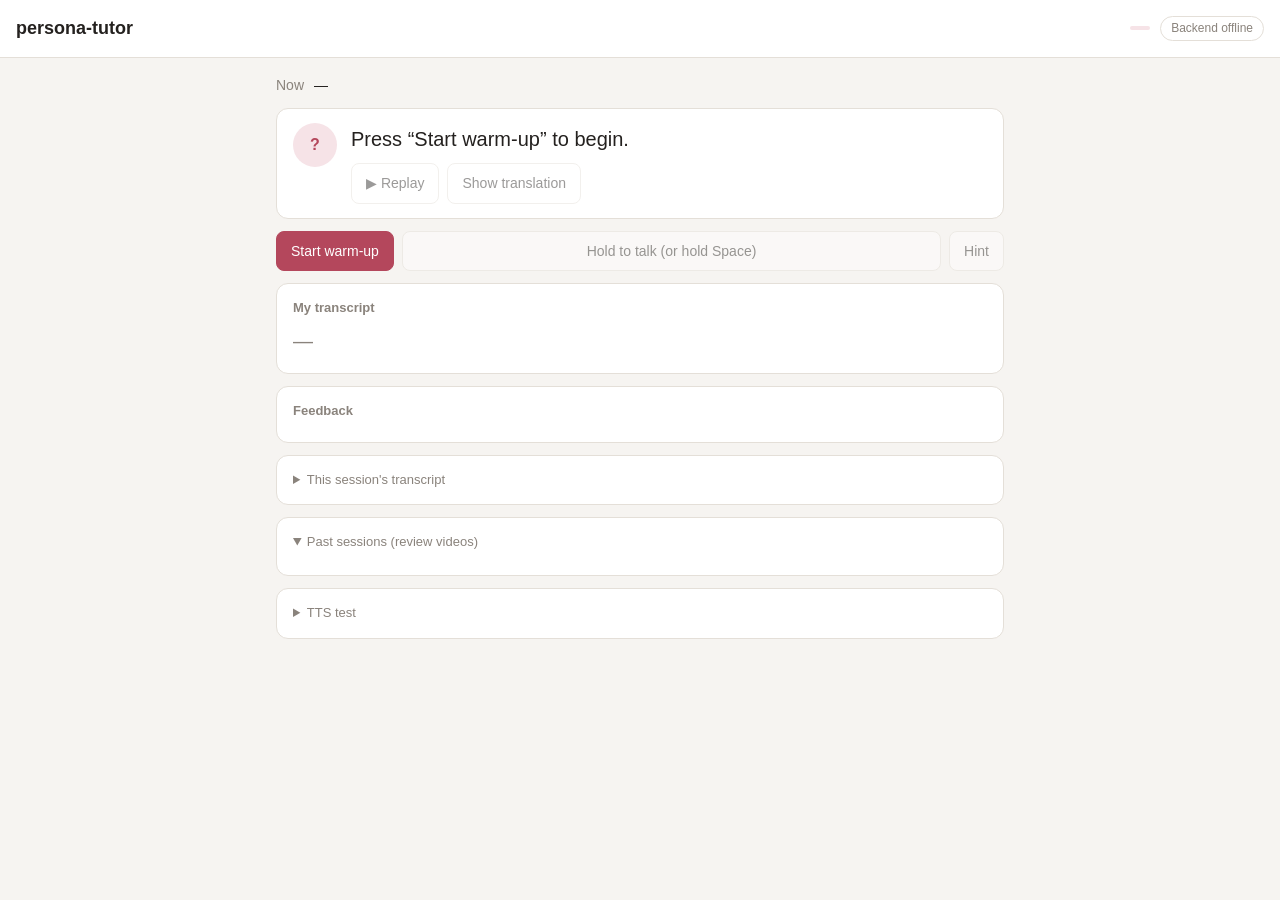
==== tutor/web/index.html @ cf15a76b "Initial commit: persona-tutor A local, voice-first speaking tutor: a character you design leads conv" ====
<!doctype html>
<html lang="en">
<head>
<meta charset="utf-8">
<meta name="viewport" content="width=device-width, initial-scale=1">
<title>persona-tutor</title>
<link rel="stylesheet" href="style.css">
</head>
<body>
<header>
  <h1 id="apptitle">persona-tutor</h1>
  <span id="level" class="pill"></span>
  <span id="status" class="pill muted" data-i18n="connecting">Connecting…</span>
</header>

<main>
  <section class="topic">
    <span class="label" data-i18n="now">Now</span>
    <span id="topic">—</span>
    <span id="topic-native" class="muted"></span>
    <span id="progress" class="muted"></span>
    <span id="timer" class="muted timer"></span>
    <span id="cost" class="muted small" data-i18n-title="cost_title"></span>
  </section>

  <section class="card tutor">
    <div class="avatar" id="avatar">?</div>
    <div class="lines">
      <p id="line" class="tl" data-i18n="intro_line">Press “Start warm-up” to begin.</p>
      <p id="reading" class="reading"></p>
      <p id="translation" class="translation hidden"></p>
      <div id="note" class="note hidden"></div>
      <div class="row">
        <button id="replay" disabled data-i18n="replay">▶ Replay</button>
        <button id="show-tr" disabled data-i18n="show_translation">Show translation</button>
        <span id="ttsinfo" class="muted small"></span>
      </div>
      <div id="hintbox" class="hintbox hidden"></div>
    </div>
  </section>

  <section class="controls">
    <button id="start" class="primary" data-i18n="start_warmup">Start warm-up</button>
    <select id="scenario" class="hidden"></select>
    <button id="convo" class="primary hidden" data-i18n="start_convo">Start conversation</button>
    <button id="rec" class="rec" disabled data-i18n="rec">Hold to talk (or hold Space)</button>
    <button id="hint" disabled data-i18n="hint">Hint</button>
    <button id="retry" class="hidden" disabled data-i18n="retry">Try again</button>
    <button id="next" class="hidden" disabled data-i18n="next">Next →</button>
    <button id="end" class="hidden" disabled data-i18n="end">End</button>
  </section>

  <section class="card">
    <h2 data-i18n="my_transcript">My transcript</h2>
    <p id="mine" class="tl muted">—</p>
    <p id="minereading" class="reading"></p>
  </section>

  <section class="card">
    <h2 data-i18n="feedback">Feedback</h2>
    <div id="feedback" class="muted" data-i18n="feedback_idle"></div>
  </section>

  <section id="reviewbox" class="card hidden">
    <h2 data-i18n="review">Review</h2>
    <div id="review" class="muted" data-i18n="preparing"></div>
  </section>

  <details id="logbox" class="card">
    <summary data-i18n="session_log">This session's transcript</summary>
    <ol id="log" class="log"></ol>
  </details>

  <details id="histbox" class="card" open>
    <summary data-i18n="history">Past sessions (review videos)</summary>
    <ol id="history" class="log history"></ol>
  </details>

  <details class="card">
    <summary data-i18n="tts_test">TTS test</summary>
    <div class="row">
      <select id="t-emo">
        <option>neutral</option><option>happy</option><option>shy</option>
        <option>sad</option><option>surprised</option><option>angry</option>
      </select>
      <button id="t-say" data-i18n="synthesize">Synthesize</button>
    </div>
    <textarea id="t-text" rows="3"></textarea>
    <pre id="t-log" class="small"></pre>
  </details>
</main>

<div id="pop" class="pop hidden" role="dialog"></div>

<script src="i18n.js"></script>
<script src="app.js"></script>
</body>
</html>
---- tutor/web/style.css ----
:root {
  --bg: #f6f4f1;
  --card: #ffffff;
  --text: #24211f;
  --muted: #8a837c;
  --line: #e4dfd8;
  --accent: #b4475c;
  --accent-soft: #f6e3e7;
  --ok: #2f7d4f;
  --miss: #c0392b;
  --extra: #b9770e;
  --wrong-bg: #fde8e4;
  --missing-bg: #fdecea;
  --extra-bg: #fdf3dd;
}
@media (prefers-color-scheme: dark) {
  :root:not([data-theme="light"]) {
    --bg: #1c1a19; --card: #262322; --text: #ece7e2; --muted: #9b948d; --line: #3a3532;
    --accent: #e07a8f; --accent-soft: #3a2a2e; --ok: #6cc28f; --miss: #f08070; --extra: #e6b45c;
    --wrong-bg: #4a2a26; --missing-bg: #4a2a26; --extra-bg: #463a22;
  }
}
:root[data-theme="dark"] {
  --bg: #1c1a19; --card: #262322; --text: #ece7e2; --muted: #9b948d; --line: #3a3532;
  --accent: #e07a8f; --accent-soft: #3a2a2e; --ok: #6cc28f; --miss: #f08070; --extra: #e6b45c;
  --wrong-bg: #4a2a26; --missing-bg: #4a2a26; --extra-bg: #463a22;
}
* { box-sizing: border-box; }
body {
  margin: 0; background: var(--bg); color: var(--text);
  font-family: "Noto Sans JP", "Noto Sans TC", "Yu Gothic UI", "Microsoft JhengHei", sans-serif;
  line-height: 1.6;
}
header {
  display: flex; align-items: center; gap: 10px; padding: 14px 16px;
  border-bottom: 1px solid var(--line); background: var(--card);
}
h1 { font-size: 18px; margin: 0 auto 0 0; }
h2 { font-size: 13px; margin: 0 0 6px; color: var(--muted); font-weight: 600; }
main { max-width: 760px; margin: 0 auto; padding: 16px; display: grid; gap: 12px; }
.card { background: var(--card); border: 1px solid var(--line); border-radius: 12px; padding: 14px 16px; }
.pill { font-size: 12px; padding: 2px 10px; border-radius: 999px; background: var(--accent-soft); color: var(--accent); }
.pill.muted { background: transparent; border: 1px solid var(--line); color: var(--muted); }
.pill.ok { color: var(--ok); border-color: var(--ok); }
.muted { color: var(--muted); }
.small { font-size: 12px; }
.topic { display: flex; gap: 10px; align-items: baseline; font-size: 14px; }
.topic .label { color: var(--muted); }
.tutor { display: flex; gap: 14px; }
.avatar {
  flex: 0 0 44px; height: 44px; border-radius: 50%; display: grid; place-items: center;
  background: var(--accent-soft) center / cover no-repeat; color: var(--accent); font-weight: 700;
}
.lines { flex: 1; min-width: 0; }
.tl { font-size: 20px; margin: 0; }
.reading { font-size: 13px; color: var(--muted); margin: 2px 0 0; word-break: break-all; }
.translation { font-size: 14px; margin: 6px 0 0; }
.row { display: flex; gap: 8px; align-items: center; flex-wrap: wrap; margin-top: 8px; }
.controls { display: flex; gap: 8px; flex-wrap: wrap; }
button, select {
  font: inherit; font-size: 14px; padding: 8px 14px; border-radius: 8px;
  border: 1px solid var(--line); background: var(--card); color: var(--text); cursor: pointer;
}
button:disabled { opacity: .45; cursor: default; }
button.primary { background: var(--accent); border-color: var(--accent); color: #fff; }
button.rec { flex: 1 1 220px; user-select: none; touch-action: none; }
button.rec.recording { background: var(--miss); border-color: var(--miss); color: #fff; }
textarea {
  width: 100%; margin-top: 8px; font: inherit; padding: 8px; border-radius: 8px;
  border: 1px solid var(--line); background: var(--bg); color: var(--text);
}
summary { cursor: pointer; color: var(--muted); font-size: 13px; }
pre { white-space: pre-wrap; word-break: break-all; margin: 8px 0 0; color: var(--muted); }
.score { font-size: 28px; font-weight: 700; margin-right: 6px; }
.diff { font-size: 18px; letter-spacing: .02em; margin-top: 6px; word-break: break-all; }
.diff .equal { color: var(--ok); }
.diff .missing { color: var(--miss); background: var(--missing-bg); text-decoration: underline wavy; }
.diff .wrong { color: var(--miss); background: var(--wrong-bg); }
.diff .extra { color: var(--extra); background: var(--extra-bg); }
.legend { font-size: 12px; color: var(--muted); margin-top: 6px; }
.legend span { margin-right: 10px; }

/* ---------- stage B ---------- */
.hidden { display: none !important; }
.timer { margin-left: auto; font-variant-numeric: tabular-nums; }
.tl .w { cursor: pointer; border-bottom: 1px dotted var(--muted); }
.tl .w:hover { background: var(--accent-soft); }
.note {
  margin-top: 8px; padding: 8px 10px; border-radius: 8px; font-size: 14px;
  background: var(--accent-soft); border-left: 3px solid var(--accent);
}
.hintbox { margin-top: 10px; padding: 8px 10px; border: 1px dashed var(--line); border-radius: 8px; font-size: 14px; }
.hintbox .k { color: var(--muted); font-size: 12px; margin-right: 6px; }
.fbrow { margin: 4px 0; }
.fbrow .k { display: inline-block; width: 6.5em; color: var(--muted); font-size: 12px; }
.fb-said { text-decoration: line-through; text-decoration-color: var(--miss); }
.fb-better { color: var(--ok); font-weight: 600; font-size: 17px; }
.fb-ok { color: var(--ok); }
.tag { font-size: 11px; padding: 1px 6px; border-radius: 4px; border: 1px solid var(--line); color: var(--muted); margin-left: 6px; }
.log { padding-left: 1.4em; margin: 8px 0 0; font-size: 14px; }
.log li { margin-bottom: 8px; }
.log .m { color: var(--accent); }
.log .fbx { color: var(--ok); font-size: 13px; }
.pop {
  position: absolute; z-index: 10; max-width: min(360px, calc(100vw - 32px));
  background: var(--card); border: 1px solid var(--line); border-radius: 10px; padding: 10px 12px;
  box-shadow: 0 6px 24px rgba(0,0,0,.18); font-size: 14px;
}
.pop .w { font-size: 18px; font-weight: 700; }
.pop .r { color: var(--muted); margin-left: 6px; }
.pop .ex { margin-top: 6px; color: var(--muted); }

/* ---------- review ---------- */
.rv-sec { margin: 10px 0 4px; font-size: 13px; color: var(--muted); font-weight: 600; }
.rv-exp { margin: 6px 0; padding: 8px 10px; border-radius: 8px; background: var(--bg); }
.rv-turn { margin: 10px 0; padding: 10px; border: 1px solid var(--line); border-radius: 8px; }
.rv-row { margin: 3px 0; }
.rv-row .k { display: inline-block; width: 4.5em; color: var(--muted); font-size: 12px; vertical-align: top; }
.rv-up { color: var(--ok); font-weight: 600; }
.rv-note { color: var(--muted); font-size: 13px; }

.vid { margin: 8px 0 12px; }
.vid video { display: block; width: 100%; max-width: 720px; border-radius: 6px; background: #000; margin: 4px 0; }
.vlog { max-height: 180px; overflow: auto; white-space: pre-wrap; }
.history li { margin-bottom: 14px; }
.vid .k { color: var(--muted); font-size: 12px; }
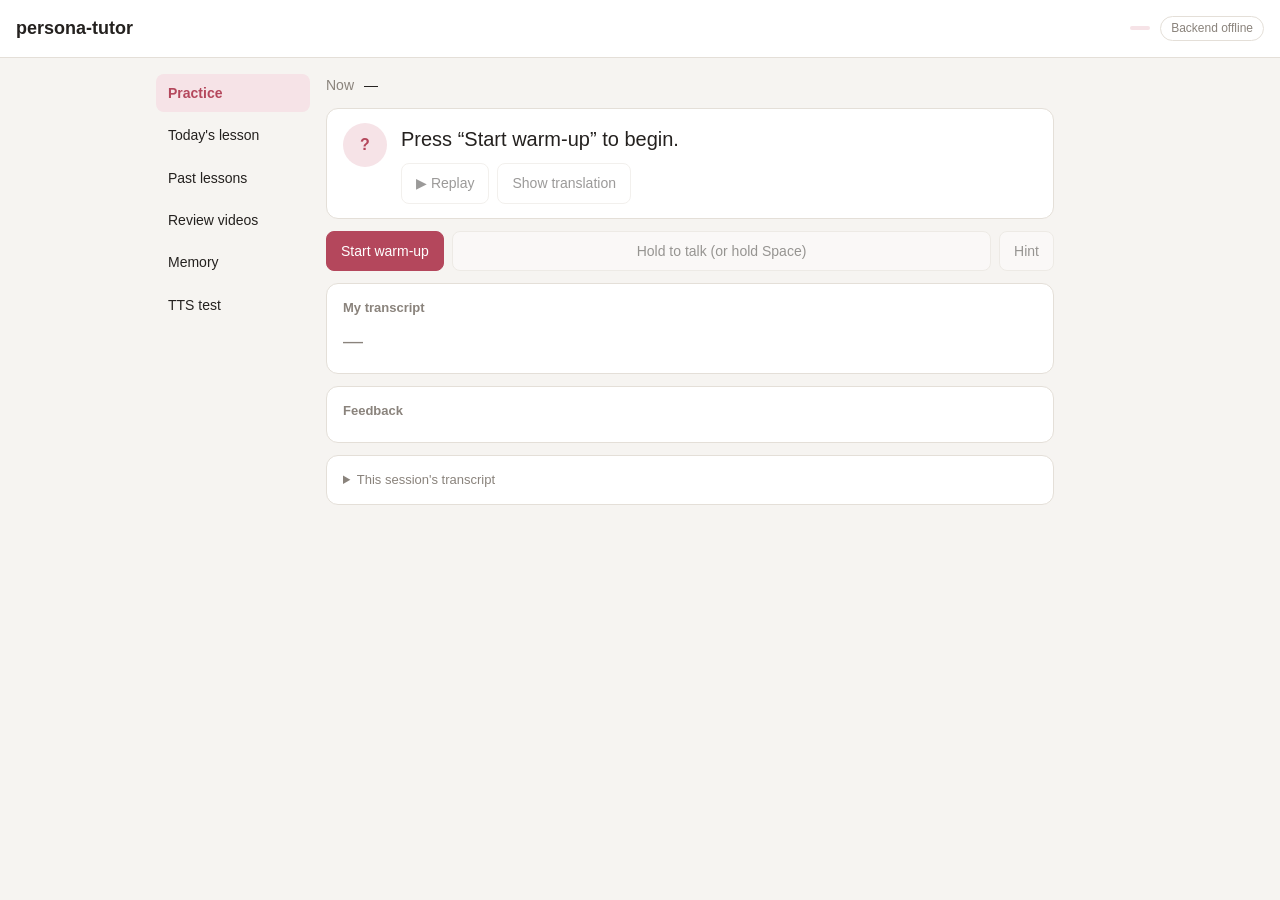
==== commit a39a8173: "Add lessons, learner memory and a sectioned page - Lesson before the conversation: phrases, a gramma" ====
--- a/tutor/web/index.html
+++ b/tutor/web/index.html
@@ -13,82 +13,132 @@
   <span id="status" class="pill muted" data-i18n="connecting">Connecting…</span>
 </header>
 
+<div class="layout">
+<nav id="nav">
+  <button data-view="practice" class="active" data-i18n="nav_practice">Practice</button>
+  <button data-view="lesson" data-i18n="nav_lesson">Today's lesson</button>
+  <button data-view="lessons" data-i18n="nav_lessons">Past lessons</button>
+  <button data-view="history" data-i18n="nav_history">Review videos</button>
+  <button data-view="memory" data-i18n="nav_memory">Memory</button>
+  <button data-view="tts" data-i18n="nav_tts">TTS test</button>
+</nav>
+
 <main>
-  <section class="topic">
-    <span class="label" data-i18n="now">Now</span>
-    <span id="topic">—</span>
-    <span id="topic-native" class="muted"></span>
-    <span id="progress" class="muted"></span>
-    <span id="timer" class="muted timer"></span>
-    <span id="cost" class="muted small" data-i18n-title="cost_title"></span>
-  </section>
+  <!-- practice: warm-up, conversation, feedback, review -->
+  <div class="view" id="view-practice">
+    <section class="topic">
+      <span class="label" data-i18n="now">Now</span>
+      <span id="topic">—</span>
+      <span id="topic-native" class="muted"></span>
+      <span id="progress" class="muted"></span>
+      <span id="timer" class="muted timer"></span>
+      <span id="cost" class="muted small" data-i18n-title="cost_title"></span>
+    </section>
 
-  <section class="card tutor">
-    <div class="avatar" id="avatar">?</div>
-    <div class="lines">
-      <p id="line" class="tl" data-i18n="intro_line">Press “Start warm-up” to begin.</p>
-      <p id="reading" class="reading"></p>
-      <p id="translation" class="translation hidden"></p>
-      <div id="note" class="note hidden"></div>
+    <section id="keypoints" class="card keypoints hidden">
+      <div class="kp-head"><span data-i18n="key_points">Today's key points</span>
+        <button id="kp-open" class="small" data-i18n="open_lesson">Open the lesson</button></div>
+      <div id="kp-body"></div>
+    </section>
+
+    <section class="card tutor">
+      <div class="avatar" id="avatar">?</div>
+      <div class="lines">
+        <p id="line" class="tl" data-i18n="intro_line">Press “Start warm-up” to begin.</p>
+        <p id="reading" class="reading"></p>
+        <p id="translation" class="translation hidden"></p>
+        <div id="note" class="note hidden"></div>
+        <div class="row">
+          <button id="replay" disabled data-i18n="replay">▶ Replay</button>
+          <button id="show-tr" disabled data-i18n="show_translation">Show translation</button>
+          <span id="ttsinfo" class="muted small"></span>
+        </div>
+        <div id="hintbox" class="hintbox hidden"></div>
+      </div>
+    </section>
+
+    <section class="controls">
+      <button id="start" class="primary" data-i18n="start_warmup">Start warm-up</button>
+      <select id="scenario" class="hidden"></select>
+      <button id="lesson" class="primary hidden" data-i18n="start_lesson">Lesson first</button>
+      <button id="convo" class="hidden" data-i18n="start_convo">Start conversation</button>
+      <button id="rec" class="rec" disabled data-i18n="rec">Hold to talk (or hold Space)</button>
+      <button id="hint" disabled data-i18n="hint">Hint</button>
+      <button id="retry" class="hidden" disabled data-i18n="retry">Try again</button>
+      <button id="next" class="hidden" disabled data-i18n="next">Next →</button>
+      <button id="end" class="hidden" disabled data-i18n="end">End</button>
+    </section>
+
+    <section class="card">
+      <h2 data-i18n="my_transcript">My transcript</h2>
+      <p id="mine" class="tl muted">—</p>
+      <p id="minereading" class="reading"></p>
+    </section>
+
+    <section class="card">
+      <h2 data-i18n="feedback">Feedback</h2>
+      <div id="feedback" class="muted" data-i18n="feedback_idle"></div>
+    </section>
+
+    <section id="reviewbox" class="card hidden">
+      <h2 data-i18n="review">Review</h2>
+      <div id="review" class="muted" data-i18n="preparing"></div>
+    </section>
+
+    <details id="logbox" class="card">
+      <summary data-i18n="session_log">This session's transcript</summary>
+      <ol id="log" class="log"></ol>
+    </details>
+  </div>
+
+  <!-- today's lesson -->
+  <div class="view hidden" id="view-lesson">
+    <div id="lessonbody"><p class="muted" data-i18n="no_lesson_yet"></p></div>
+  </div>
+
+  <!-- past lessons -->
+  <div class="view hidden" id="view-lessons">
+    <section class="card">
+      <h2 data-i18n="nav_lessons">Past lessons</h2>
+      <ol id="lessons" class="log history"></ol>
+    </section>
+    <div id="pastlesson"></div>
+  </div>
+
+  <!-- past sessions with their review videos -->
+  <div class="view hidden" id="view-history">
+    <section class="card">
+      <h2 data-i18n="history">Past sessions (review videos)</h2>
+      <ol id="history" class="log history"></ol>
+    </section>
+  </div>
+
+  <!-- what the tutor remembers -->
+  <div class="view hidden" id="view-memory">
+    <section class="card">
+      <h2 data-i18n="memory">What the tutor remembers about you</h2>
+      <p class="muted small" data-i18n="mem_note"></p>
+      <div id="memory"></div>
+      <div class="row"><button id="mem-save" data-i18n="mem_save">Save</button><span id="mem-status" class="muted small"></span></div>
+    </section>
+  </div>
+
+  <div class="view hidden" id="view-tts">
+    <section class="card">
+      <h2 data-i18n="tts_test">TTS test</h2>
       <div class="row">
-        <button id="replay" disabled data-i18n="replay">▶ Replay</button>
-        <button id="show-tr" disabled data-i18n="show_translation">Show translation</button>
-        <span id="ttsinfo" class="muted small"></span>
+        <select id="t-emo">
+          <option>neutral</option><option>happy</option><option>shy</option>
+          <option>sad</option><option>surprised</option><option>angry</option>
+        </select>
+        <button id="t-say" data-i18n="synthesize">Synthesize</button>
       </div>
-      <div id="hintbox" class="hintbox hidden"></div>
-    </div>
-  </section>
-
-  <section class="controls">
-    <button id="start" class="primary" data-i18n="start_warmup">Start warm-up</button>
-    <select id="scenario" class="hidden"></select>
-    <button id="convo" class="primary hidden" data-i18n="start_convo">Start conversation</button>
-    <button id="rec" class="rec" disabled data-i18n="rec">Hold to talk (or hold Space)</button>
-    <button id="hint" disabled data-i18n="hint">Hint</button>
-    <button id="retry" class="hidden" disabled data-i18n="retry">Try again</button>
-    <button id="next" class="hidden" disabled data-i18n="next">Next →</button>
-    <button id="end" class="hidden" disabled data-i18n="end">End</button>
-  </section>
-
-  <section class="card">
-    <h2 data-i18n="my_transcript">My transcript</h2>
-    <p id="mine" class="tl muted">—</p>
-    <p id="minereading" class="reading"></p>
-  </section>
-
-  <section class="card">
-    <h2 data-i18n="feedback">Feedback</h2>
-    <div id="feedback" class="muted" data-i18n="feedback_idle"></div>
-  </section>
-
-  <section id="reviewbox" class="card hidden">
-    <h2 data-i18n="review">Review</h2>
-    <div id="review" class="muted" data-i18n="preparing"></div>
-  </section>
-
-  <details id="logbox" class="card">
-    <summary data-i18n="session_log">This session's transcript</summary>
-    <ol id="log" class="log"></ol>
-  </details>
-
-  <details id="histbox" class="card" open>
-    <summary data-i18n="history">Past sessions (review videos)</summary>
-    <ol id="history" class="log history"></ol>
-  </details>
-
-  <details class="card">
-    <summary data-i18n="tts_test">TTS test</summary>
-    <div class="row">
-      <select id="t-emo">
-        <option>neutral</option><option>happy</option><option>shy</option>
-        <option>sad</option><option>surprised</option><option>angry</option>
-      </select>
-      <button id="t-say" data-i18n="synthesize">Synthesize</button>
-    </div>
-    <textarea id="t-text" rows="3"></textarea>
-    <pre id="t-log" class="small"></pre>
-  </details>
+      <textarea id="t-text" rows="3"></textarea>
+      <pre id="t-log" class="small"></pre>
+    </section>
+  </div>
 </main>
+</div>
 
 <div id="pop" class="pop hidden" role="dialog"></div>
 
--- a/tutor/web/style.css
+++ b/tutor/web/style.css
@@ -37,7 +37,18 @@
 }
 h1 { font-size: 18px; margin: 0 auto 0 0; }
 h2 { font-size: 13px; margin: 0 0 6px; color: var(--muted); font-weight: 600; }
-main { max-width: 760px; margin: 0 auto; padding: 16px; display: grid; gap: 12px; }
+.layout { display: flex; align-items: flex-start; max-width: 1000px; margin: 0 auto; }
+nav { position: sticky; top: 0; display: flex; flex-direction: column; gap: 4px; padding: 16px 0 16px 16px; width: 170px; flex: 0 0 auto; }
+nav button { text-align: left; border: none; background: transparent; padding: 8px 12px; }
+nav button.active { background: var(--accent-soft); color: var(--accent); font-weight: 600; }
+main { flex: 1; min-width: 0; max-width: 760px; padding: 16px; }
+.view { display: grid; gap: 12px; }
+.view.hidden { display: none; }
+@media (max-width: 720px) {  /* phone: the menu becomes a scrolling row above the page */
+  .layout { flex-direction: column; align-items: stretch; }
+  nav { position: static; flex-direction: row; overflow-x: auto; width: auto; padding: 8px 16px 0; }
+  nav button { white-space: nowrap; }
+}
 .card { background: var(--card); border: 1px solid var(--line); border-radius: 12px; padding: 14px 16px; }
 .pill { font-size: 12px; padding: 2px 10px; border-radius: 999px; background: var(--accent-soft); color: var(--accent); }
 .pill.muted { background: transparent; border: 1px solid var(--line); color: var(--muted); }
@@ -124,3 +135,25 @@
 .vlog { max-height: 180px; overflow: auto; white-space: pre-wrap; }
 .history li { margin-bottom: 14px; }
 .vid .k { color: var(--muted); font-size: 12px; }
+
+/* lesson */
+.ls-line { display: flex; gap: 8px; align-items: flex-start; margin: 6px 0; }
+.ls-line .play { padding: 2px 9px; font-size: 12px; flex: 0 0 auto; }
+.ls-t { font-size: 17px; }
+.ls-who { color: var(--muted); font-size: 12px; margin: 8px 0 -4px 38px; }
+.ls-line.learner { margin-left: 24px; }
+.ls-expl { font-size: 14px; margin: 4px 0; }
+.playall { margin-left: 8px; padding: 2px 10px; }
+.lu { display: inline-block; min-width: 9em; font-size: 13px; }
+.lu.used_ok { color: var(--ok); } .lu.used_wrong { color: var(--extra); } .lu.not_used { color: var(--muted); }
+/* memory */
+label.mem { display: block; margin: 8px 0; }
+label.mem .k { font-weight: 600; font-size: 13px; }
+label.mem textarea { display: block; width: 100%; box-sizing: border-box; margin-top: 4px; font: inherit; font-size: 14px; }
+/* key points: what to use in the conversation */
+.keypoints { border: 2px solid var(--accent); background: var(--accent-soft); }
+.kp-head { display: flex; justify-content: space-between; align-items: center; font-weight: 700; color: var(--accent); margin-bottom: 4px; }
+.kp-chip { display: inline-block; margin: 3px 6px 3px 0; padding: 3px 10px; border-radius: 999px; background: var(--card); border: 1px solid var(--line); font-size: 15px; }
+.kp-grammar { font-weight: 600; margin-top: 4px; }
+.ls-title { font-size: 18px; color: var(--text); margin: 0; }
+.ls-link { color: inherit; }
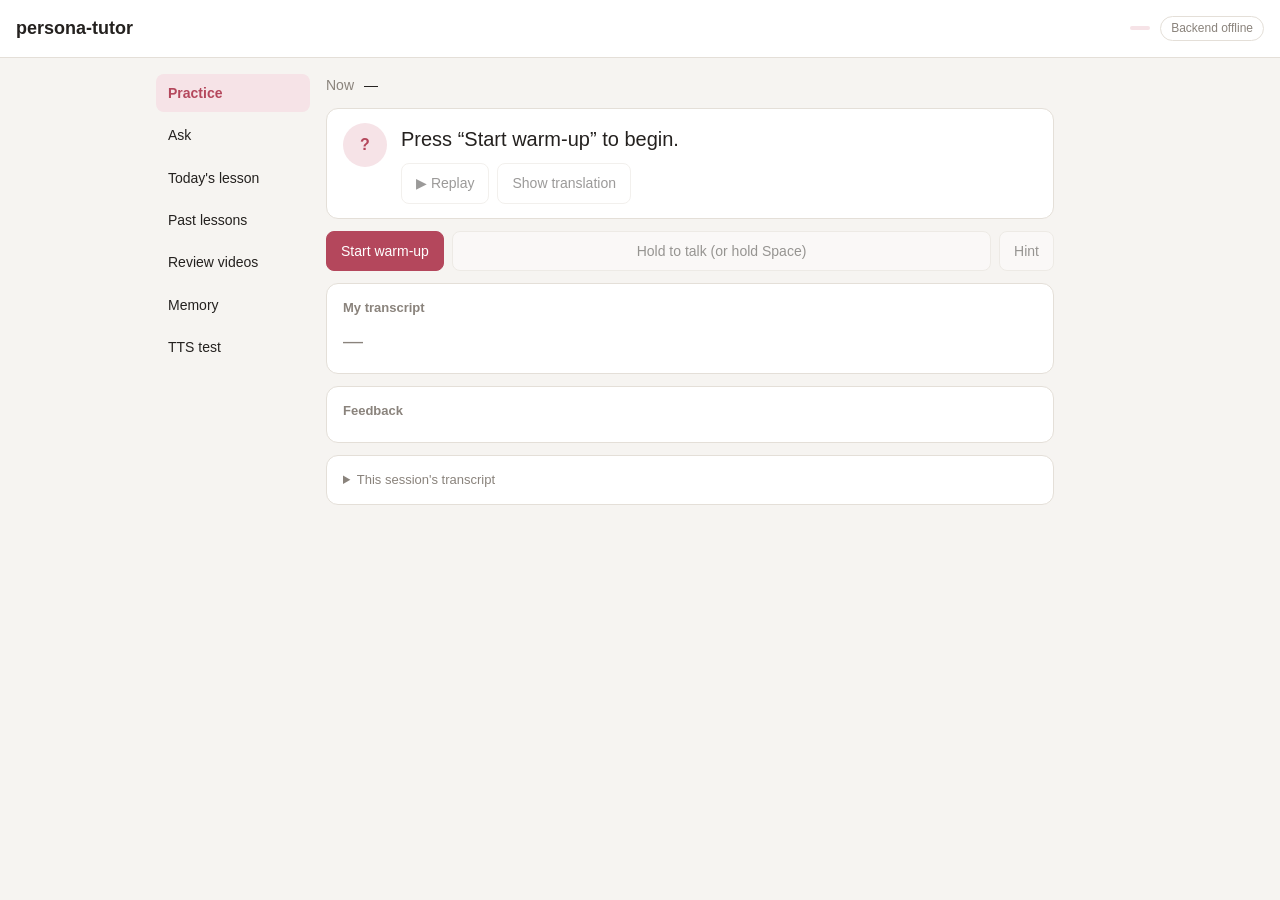
==== commit 4acf86ab: "Add an Ask tab with tool calling and an eval Live corrections are stored in data/mistakes.db. A sepa" ====
--- a/tutor/web/index.html
+++ b/tutor/web/index.html
@@ -16,6 +16,7 @@
 <div class="layout">
 <nav id="nav">
   <button data-view="practice" class="active" data-i18n="nav_practice">Practice</button>
+  <button data-view="ask" data-i18n="nav_ask">Ask</button>
   <button data-view="lesson" data-i18n="nav_lesson">Today's lesson</button>
   <button data-view="lessons" data-i18n="nav_lessons">Past lessons</button>
   <button data-view="history" data-i18n="nav_history">Review videos</button>
@@ -91,6 +92,19 @@
     </details>
   </div>
 
+  <!-- ask the tutor anything, at any time -->
+  <div class="view hidden" id="view-ask">
+    <section class="card">
+      <h2 data-i18n="ask_title">Ask</h2>
+      <p class="muted small" data-i18n="ask_note"></p>
+      <div id="ask-log" class="ask-log"></div>
+      <div class="ask-input">
+        <textarea id="ask-text" rows="2"></textarea>
+        <button id="ask-send" class="primary" data-i18n="ask_send">Send</button>
+      </div>
+    </section>
+  </div>
+
   <!-- today's lesson -->
   <div class="view hidden" id="view-lesson">
     <div id="lessonbody"><p class="muted" data-i18n="no_lesson_yet"></p></div>
--- a/tutor/web/style.css
+++ b/tutor/web/style.css
@@ -146,6 +146,12 @@
 .playall { margin-left: 8px; padding: 2px 10px; }
 .lu { display: inline-block; min-width: 9em; font-size: 13px; }
 .lu.used_ok { color: var(--ok); } .lu.used_wrong { color: var(--extra); } .lu.not_used { color: var(--muted); }
+/* ask */
+.ask-log { display: grid; gap: 8px; margin: 8px 0; }
+.ask-msg { white-space: pre-wrap; line-height: 1.6; }
+.ask-msg.me { justify-self: end; max-width: 85%; padding: 6px 12px; border-radius: 12px; background: var(--accent-soft); }
+.ask-input { display: flex; gap: 8px; align-items: flex-end; }
+.ask-input textarea { flex: 1; min-width: 0; box-sizing: border-box; font: inherit; font-size: 15px; }
 /* memory */
 label.mem { display: block; margin: 8px 0; }
 label.mem .k { font-weight: 600; font-size: 13px; }
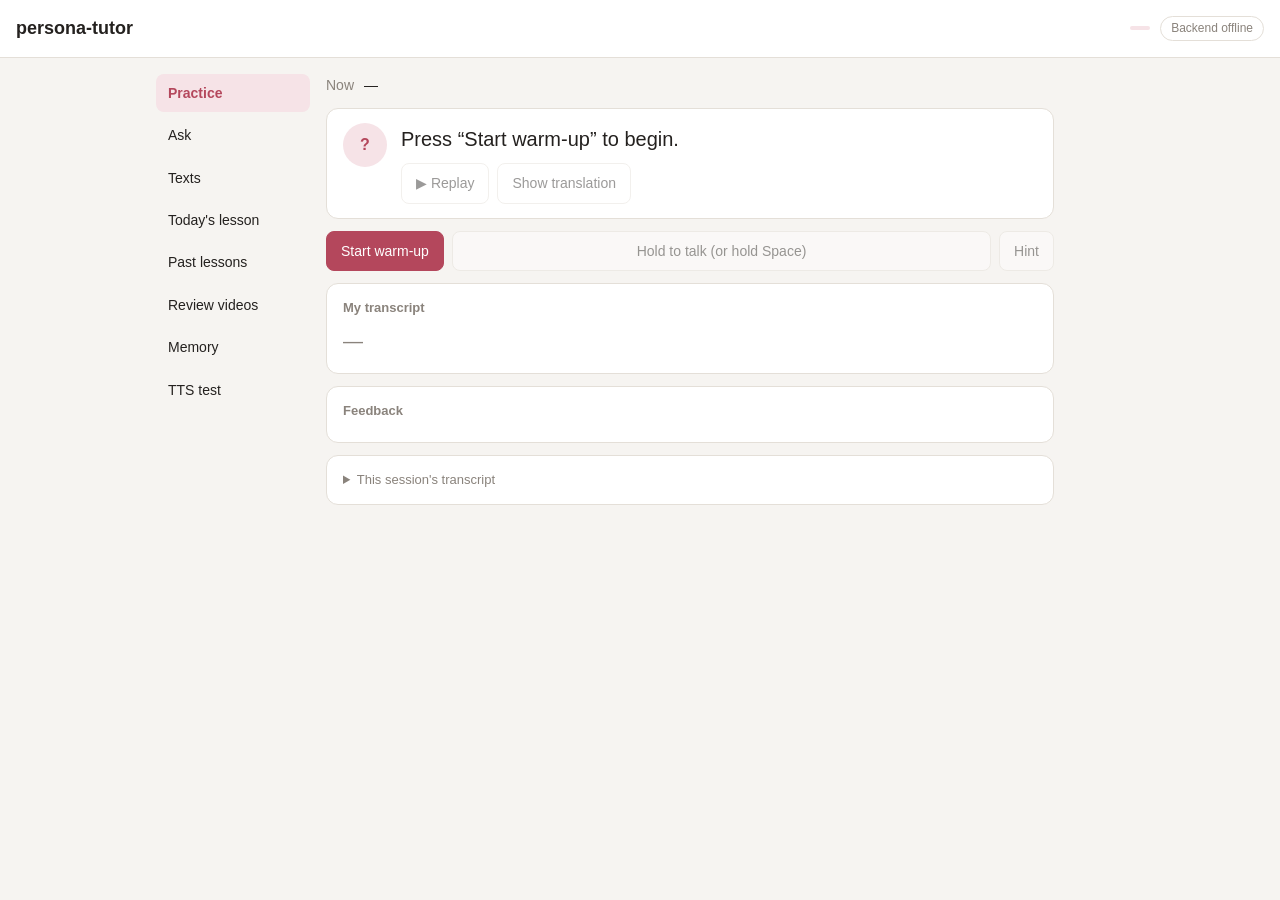
==== commit 90238a66: "Import texts to study from, with local search" ====
--- a/tutor/web/index.html
+++ b/tutor/web/index.html
@@ -17,6 +17,7 @@
 <nav id="nav">
   <button data-view="practice" class="active" data-i18n="nav_practice">Practice</button>
   <button data-view="ask" data-i18n="nav_ask">Ask</button>
+  <button data-view="texts" data-i18n="nav_texts">Texts</button>
   <button data-view="lesson" data-i18n="nav_lesson">Today's lesson</button>
   <button data-view="lessons" data-i18n="nav_lessons">Past lessons</button>
   <button data-view="history" data-i18n="nav_history">Review videos</button>
@@ -105,6 +106,25 @@
     </section>
   </div>
 
+  <!-- texts the learner imported: search them for a scene to study -->
+  <div class="view hidden" id="view-texts">
+    <section class="card">
+      <h2 data-i18n="texts_title">Study from your own texts</h2>
+      <p class="muted small" data-i18n="texts_note"></p>
+      <div class="row"><input type="file" id="text-file" accept=".txt"><span id="text-status" class="muted small"></span></div>
+      <div id="text-list"></div>
+    </section>
+    <section class="card">
+      <h2 data-i18n="texts_find">Find a scene</h2>
+      <div class="ask-input">
+        <input id="text-query" data-i18n-placeholder="texts_query">
+        <button id="text-search" class="primary" data-i18n="texts_search">Search</button>
+        <button id="text-random" data-i18n="texts_random">Surprise me</button>
+      </div>
+      <div id="text-hits"></div>
+    </section>
+  </div>
+
   <!-- today's lesson -->
   <div class="view hidden" id="view-lesson">
     <div id="lessonbody"><p class="muted" data-i18n="no_lesson_yet"></p></div>
@@ -132,8 +152,17 @@
     <section class="card">
       <h2 data-i18n="memory">What the tutor remembers about you</h2>
       <p class="muted small" data-i18n="mem_note"></p>
+      <label class="mem"><span class="k" data-i18n="mem_band">Level band</span>
+        <select id="mem-band"></select></label>
+      <div id="band-note" class="muted small"></div>
       <div id="memory"></div>
+      <details id="band-history" class="hidden"><summary data-i18n="mem_band_history">How your level has changed</summary><ol id="band-log" class="log"></ol></details>
       <div class="row"><button id="mem-save" data-i18n="mem_save">Save</button><span id="mem-status" class="muted small"></span></div>
+    </section>
+    <section class="card">
+      <h2 data-i18n="mistakes">Mistake record</h2>
+      <p class="muted small" data-i18n="mistakes_note"></p>
+      <div id="mistakes"></div>
     </section>
   </div>
 
--- a/tutor/web/style.css
+++ b/tutor/web/style.css
@@ -146,6 +146,11 @@
 .playall { margin-left: 8px; padding: 2px 10px; }
 .lu { display: inline-block; min-width: 9em; font-size: 13px; }
 .lu.used_ok { color: var(--ok); } .lu.used_wrong { color: var(--extra); } .lu.not_used { color: var(--muted); }
+.fb-soft { color: var(--muted); font-size: 14px; margin-bottom: 4px; }
+/* texts */
+.ls-scene { white-space: pre-wrap; line-height: 1.7; font-size: 15px; margin: 6px 0; }
+.tx-hit { padding: 8px 0; border-top: 1px solid var(--line); }
+#text-query { flex: 1; min-width: 0; box-sizing: border-box; font: inherit; font-size: 15px; padding: 6px 8px; }
 /* ask */
 .ask-log { display: grid; gap: 8px; margin: 8px 0; }
 .ask-msg { white-space: pre-wrap; line-height: 1.6; }
@@ -153,6 +158,9 @@
 .ask-input { display: flex; gap: 8px; align-items: flex-end; }
 .ask-input textarea { flex: 1; min-width: 0; box-sizing: border-box; font: inherit; font-size: 15px; }
 /* memory */
+.mk-row { display: flex; gap: 8px; align-items: flex-start; justify-content: space-between; padding: 6px 0; border-top: 1px solid var(--line); }
+.mk-main { min-width: 0; }
+.mk-del { flex: 0 0 auto; }
 label.mem { display: block; margin: 8px 0; }
 label.mem .k { font-weight: 600; font-size: 13px; }
 label.mem textarea { display: block; width: 100%; box-sizing: border-box; margin-top: 4px; font: inherit; font-size: 14px; }
